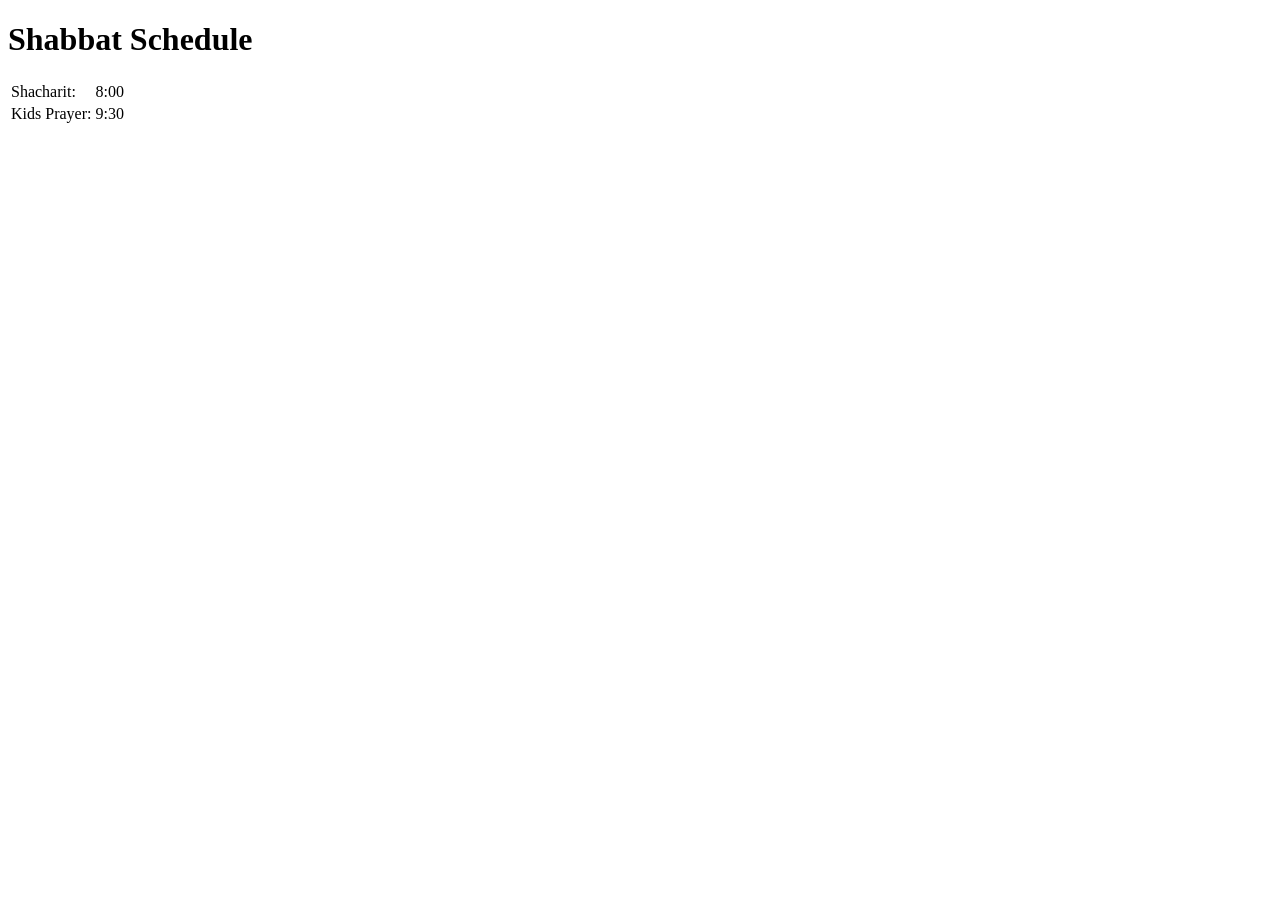
==== index.html @ daa36584 "Update index.html to change prayer times and modify calculateMinchaShabbat function" ====
<!DOCTYPE html>
<html lang="en">
<head>
    <meta charset="UTF-8">
    <meta name="viewport" content="width=device-width, initial-scale=1.0">
    <title>Shabbat Schedule</title>
</head>
<body>
    <h1>Shabbat Schedule</h1>
    <table>
        <tr>
            <td>Shacharit:</td>
            <td>8:00</td>
        </tr>
        <tr>
            <td>Kids Prayer:</td>
            <td>9:30</td>
        </tr>
    </table>

    <script>
        function calculateMinchaShabbat(data) {
            if (data.is_summer) {
                return "18:00";
            }
            // Original calculation logic here...
            return someOriginalLogic(data.candles);
        }

        // Example of calling the function with the data object
        const minchaTime = calculateMinchaShabbat(data);
    </script>
</body>
</html>
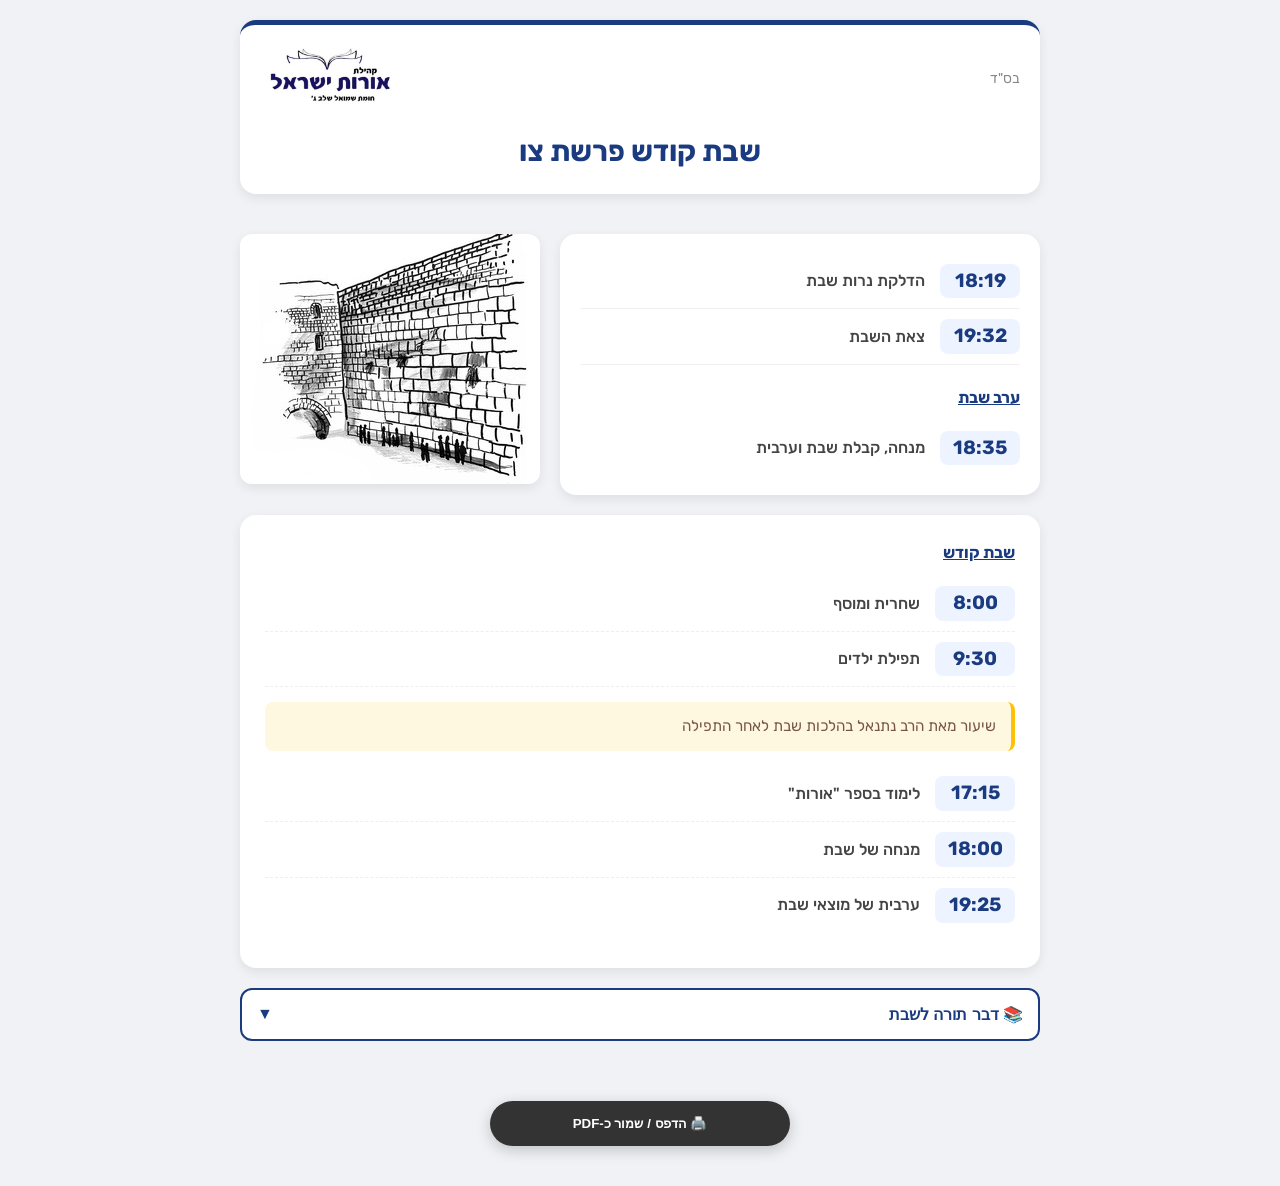
==== commit 7e6124d6: "Change language to Hebrew and update title" ====
--- a/index.html
+++ b/index.html
@@ -1,34 +1,407 @@
 <!DOCTYPE html>
-<html lang="en">
+<html lang="he" dir="rtl">
 <head>
     <meta charset="UTF-8">
     <meta name="viewport" content="width=device-width, initial-scale=1.0">
-    <title>Shabbat Schedule</title>
+    <title>זמני השבת - קהילת אורות ישראל</title>
+    
+    <link rel="preconnect" href="https://fonts.googleapis.com">
+    <link href="https://fonts.googleapis.com/css2?family=Rubik:wght@400;500;700&family=Frank+Ruhl+Libre:wght@500;700&display=swap" rel="stylesheet">
+
+    <style>
+        :root { 
+            --primary: #1a3b80; 
+            --text: #333;
+            --bg-web: #f0f2f5;
+            --card-shadow: 0 4px 12px rgba(0,0,0,0.08);
+        }
+
+        body { 
+            font-family: 'Rubik', sans-serif; 
+            margin: 0; padding: 0; 
+            background-color: var(--bg-web);
+            color: var(--text);
+            line-height: 1.6;
+        }
+
+        .web-container {
+            max-width: 800px;
+            margin: 0 auto;
+            padding: 20px;
+            padding-bottom: 40px;
+        }
+
+        /* GRID LAYOUT */
+        .layout-grid {
+            display: grid; gap: 20px; grid-template-columns: 1fr;
+            grid-template-areas: 
+                "header"
+                "messages" 
+                "top-times"
+                "day-times"
+                "dt"
+                "footer"
+                "image"
+                "print-btn"; 
+        }
+
+        @media (min-width: 768px) {
+            .layout-grid {
+                grid-template-columns: 1fr 300px;
+                grid-template-areas: 
+                    "header header"
+                    "messages messages"
+                    "top-times image"
+                    "day-times day-times"
+                    "dt dt"
+                    "footer footer"
+                    "print-btn print-btn";
+                align-items: start;
+            }
+        }
+
+        .area-header { grid-area: header; }
+        .area-messages { grid-area: messages; }
+        .area-top-times { grid-area: top-times; }
+        .area-image { grid-area: image; }
+        .area-day-times { grid-area: day-times; }
+        .area-dt { grid-area: dt; }
+        .area-footer { grid-area: footer; }
+        .area-print { grid-area: print-btn; }
+
+        /* STYLES */
+        .header-card {
+            background: white; border-radius: 16px; padding: 20px;
+            box-shadow: var(--card-shadow); text-align: center;
+            border-top: 5px solid var(--primary);
+        }
+        .header-row { display: flex; justify-content: space-between; align-items: center; margin-bottom: 15px; }
+        .bsd { font-size: 14px; color: #888; }
+        .logo-img { height: 60px; object-fit: contain; }
+        .main-title { color: var(--primary); font-size: 1.8rem; font-weight: 700; margin: 0; }
+        
+        .sub-title { color: #666; font-weight: 500; margin-top: 5px; font-size: 1.1rem; }
+        
+        .molad-text { color: #555; font-size: 0.95rem; margin-top: 4px; font-style: italic; display: none; }
+
+        .messages-card { background: #e3f2fd; border: 1px solid #bbdefb; border-radius: 12px; padding: 15px; text-align: center; color: #0d47a1; font-weight: bold; display: none; }
+
+        .times-card, .shabbat-day-card { background: white; padding: 20px; border-radius: 16px; box-shadow: var(--card-shadow); }
+        .shabbat-day-card { padding: 25px; }
+        .shul-image { width: 100%; height: 250px; object-fit: cover; border-radius: 12px; box-shadow: var(--card-shadow); display: block; }
+
+        .time-row { display: flex; align-items: center; padding: 10px 0; border-bottom: 1px solid #f0f0f0; gap: 15px; }
+        .time-row:last-child { border-bottom: none; }
+        .time { font-weight: 700; font-size: 1.2rem; color: var(--primary); background: #eef4ff; padding: 2px 10px; border-radius: 8px; min-width: 60px; text-align: center; }
+        .desc { font-weight: 500; color: #444; flex: 1; }
+        .section-header { color: var(--primary); font-weight: 700; font-size: 1rem; margin: 20px 0 10px 0; text-decoration: underline; }
+        
+        .center-row { display: flex; justify-content: flex-start; gap: 15px; margin-bottom: 10px; align-items: center; border-bottom: 1px dashed #eee; padding-bottom: 10px; }
+        .center-row:last-child { border-bottom: none; }
+
+        /* Note Text - Controls Shiur/Kiddush */
+        .note-text {
+            background: #fff8e1; padding: 12px; border-radius: 8px;
+            margin-top: 15px; font-size: 0.95rem; color: #795548;
+            text-align: right; border-right: 4px solid #ffc107;
+            padding-right: 15px;
+            display: none;
+        }
+
+        .dvar-torah-container { margin-top: 0; }
+        .dt-btn { width: 100%; background: white; border: 2px solid var(--primary); color: var(--primary); padding: 15px; border-radius: 12px; font-size: 1rem; font-weight: bold; cursor: pointer; display: flex; justify-content: space-between; align-items: center; }
+        .dt-content { background: white; margin-top: 10px; padding: 20px; border-radius: 12px; box-shadow: var(--card-shadow); display: none; }
+
+        .static-print-btn { display: block; width: 100%; max-width: 300px; margin: 20px auto 0 auto; background: #333; color: white; padding: 15px 30px; border-radius: 30px; font-weight: bold; box-shadow: 0 4px 15px rgba(0,0,0,0.2); border: none; cursor: pointer; text-align: center; transition: background 0.2s; }
+        .static-print-btn:hover { background: #555; }
+        .loader { border: 4px solid #f3f3f3; border-top: 4px solid var(--primary); border-radius: 50%; width: 40px; height: 40px; animation: spin 1s linear infinite; margin: 50px auto; }
+        @keyframes spin { 0% { transform: rotate(0deg); } 100% { transform: rotate(360deg); } }
+        .hidden { display: none; }
+
+        /* PRINT STYLES */
+        @media print {
+            @page { size: A4 portrait; margin: 1cm; }
+            body { background: white; color: black; font-family: 'Rubik', sans-serif; -webkit-print-color-adjust: exact; direction: rtl; }
+            .web-container { max-width: 100%; margin: 0; padding: 0; box-shadow: none; }
+            .static-print-btn, .loader, .dvar-torah-container { display: none !important; }
+            .layout-grid { display: grid; grid-template-columns: 1fr 35%; grid-template-areas: "header header" "messages messages" "top-times image" "day-times day-times" "footer footer"; gap: 40px; margin-top: 20px; }
+            .header-card { box-shadow: none; border: none; padding: 0; margin-bottom: 20px; text-align: center; }
+            .header-row { margin-bottom: 0; }
+            .logo-img { height: 80px; }
+            .main-title { font-size: 28px; margin-top: 10px; color: #1a3b80 !important; }
+            .sub-title { font-size: 18px; margin-bottom: 5px; color: black; }
+            .molad-text { display: block !important; font-size: 14px; margin-bottom: 30px; color: #444; }
+            .messages-card { background: none; border: 2px solid #000; color: black; margin-bottom: 20px; font-size: 1.2rem; }
+            .times-card, .shabbat-day-card { background: none; padding: 0; box-shadow: none; border-radius: 0; }
+            .shul-image { height: 200px; width: 100%; border: 1px solid #ccc; box-shadow: none; border-radius: 4px; }
+            .time-row, .center-row { border-bottom: none; padding: 4px 0; justify-content: flex-start; }
+            .time { background: none; color: black !important; font-size: 18px; padding: 0; min-width: 60px; text-align: right; margin-left: 15px; font-weight: 800; }
+            .desc { font-size: 18px; font-weight: normal; color: black; text-align: right; }
+            .section-header { color: #1a3b80 !important; font-size: 18px; margin-top: 30px; margin-bottom: 10px; text-align: right; text-decoration: none; font-weight: bold; }
+            .shabbat-day-card { margin-top: 40px; text-align: right; }
+            .note-text { background: none; border: none; padding: 0; margin-top: 10px; color: black; text-align: right; font-style: italic; padding-right: 10px; }
+            .footer-shabbat { text-align: center; font-size: 28px; font-weight: 700; margin-top: 60px; }
+        }
+    </style>
 </head>
 <body>
-    <h1>Shabbat Schedule</h1>
-    <table>
-        <tr>
-            <td>Shacharit:</td>
-            <td>8:00</td>
-        </tr>
-        <tr>
-            <td>Kids Prayer:</td>
-            <td>9:30</td>
-        </tr>
-    </table>
-
-    <script>
-        function calculateMinchaShabbat(data) {
-            if (data.is_summer) {
-                return "18:00";
-            }
-            // Original calculation logic here...
-            return someOriginalLogic(data.candles);
-        }
-
-        // Example of calling the function with the data object
-        const minchaTime = calculateMinchaShabbat(data);
-    </script>
+
+<div class="web-container">
+    <div id="loader" class="loader"></div>
+
+    <div id="content" class="layout-grid hidden">
+        
+        <div class="header-card area-header">
+            <div class="header-row">
+                <div class="bsd">בס"ד</div>
+                <div class="logo-area">
+                    <img src="logo.jpg" alt="Logo" class="logo-img" onerror="this.style.display='none'">
+                </div>
+            </div>
+            <div class="main-title" id="parsha-name">שבת קודש...</div>
+            <div class="sub-title" id="mevarchim-text"></div>
+            <div class="molad-text" id="molad-text"></div>
+        </div>
+
+        <div class="messages-card area-messages" id="messages-box"></div>
+
+        <div class="times-card area-top-times">
+            <div class="time-row">
+                <span class="time" id="candle-lighting">--:--</span>
+                <span class="desc">הדלקת נרות שבת</span>
+            </div>
+            <div class="time-row">
+                <span class="time" id="havdalah">--:--</span>
+                <span class="desc">צאת השבת</span>
+            </div>
+
+            <div class="section-header">ערב שבת</div>
+            <div class="time-row">
+                <span class="time" id="mincha-erev">--:--</span>
+                <span class="desc">מנחה, קבלת שבת וערבית</span>
+            </div>
+        </div>
+
+        <div class="area-image">
+            <img src="kotel.jpg" alt="Shul Image" class="shul-image" onerror="this.src='https://upload.wikimedia.org/wikipedia/commons/thumb/d/d4/Jerusalem_Symbol.svg/600px-Jerusalem_Symbol.svg.png'">
+        </div>
+
+        <div class="shabbat-day-card area-day-times">
+            <div class="section-header" style="margin-bottom:20px; margin-top:0;">שבת קודש</div>
+            
+            <div class="center-row">
+                <span class="time" id="shacharit-time">7:45</span>
+                <span class="desc" style="flex:none;">שחרית ומוסף</span>
+            </div>
+            
+            <div class="center-row">
+                <span class="time" id="kids-time">9:15</span>
+                <span class="desc" style="flex:none;">תפילת ילדים</span>
+            </div>
+
+            <div class="note-text" id="info-box"></div>
+            
+            <br>
+
+            <div class="center-row">
+                <span class="time" id="orot-time">--:--</span>
+                <span class="desc" style="flex:none;">לימוד בספר "אורות"</span>
+            </div>
+            
+            <div class="center-row">
+                <span class="time" id="mincha-shabbat">--:--</span>
+                <span class="desc" style="flex:none;">מנחה של שבת</span>
+            </div>
+
+            <div class="center-row">
+                <span class="time" id="arvit-motzash">--:--</span>
+                <span class="desc" style="flex:none;">ערבית של מוצאי שבת</span>
+            </div>
+        </div>
+        
+        <div class="area-footer">
+            <div class="footer-shabbat" style="text-align:center; margin-top:30px; font-weight:bold; font-size:1.5rem; display:none; display:block in print;">
+                שבת שלום!
+            </div>
+        </div>
+
+        <div class="dvar-torah-container area-dt">
+            <button class="dt-btn" onclick="toggleDt()">
+                <span>📚 דבר תורה לשבת</span>
+                <span id="dt-icon">▼</span>
+            </button>
+            <div id="dt-content" class="dt-content">
+                <div id="dvar-torah-text"></div>
+                <div id="dvar-torah-source" style="margin-top:10px; font-weight:bold; color:#666; font-size:0.9rem;"></div>
+            </div>
+        </div>
+
+        <div class="area-print">
+            <button onclick="window.print()" class="static-print-btn">
+                🖨️ הדפס / שמור כ-PDF
+            </button>
+        </div>
+
+    </div>
+</div>
+
+<script>
+    setTimeout(() => {
+        const loader = document.getElementById('loader');
+        if (loader && loader.style.display !== 'none') {
+            loader.style.display = 'none';
+            document.getElementById('content').classList.remove('hidden');
+        }
+    }, 4000);
+
+    function toggleDt() {
+        const content = document.getElementById('dt-content');
+        const icon = document.getElementById('dt-icon');
+        if (content.style.display === 'block') {
+            content.style.display = 'none';
+            icon.innerText = '▼';
+        } else {
+            content.style.display = 'block';
+            icon.innerText = '▲';
+        }
+    }
+
+    async function fetchShabbatTimes() {
+        try {
+            const response = await fetch('data.json?t=' + new Date().getTime());
+            if (!response.ok) throw new Error("Data file not found");
+            const data = await response.json();
+
+            // 1. Texts
+            document.getElementById('parsha-name').innerText = "שבת קודש פרשת " + (data.parsha || "השבוע");
+            
+            const mevDiv = document.getElementById('mevarchim-text');
+            const moladDiv = document.getElementById('molad-text');
+            
+            if (data.description) {
+                mevDiv.innerText = data.description;
+                mevDiv.style.display = 'block';
+                if (data.molad) {
+                    moladDiv.innerText = data.molad;
+                    moladDiv.style.display = 'block';
+                }
+            } else {
+                mevDiv.style.display = 'none';
+            }
+
+            // 2. Messages
+            if (data.messages && data.messages.trim() !== "") {
+                const msgBox = document.getElementById('messages-box');
+                msgBox.innerText = data.messages;
+                msgBox.style.display = 'block';
+            }
+
+            // 3. Info Box
+            const infoBox = document.getElementById('info-box');
+            if (data.kidush && data.kidush.trim() !== "") {
+                infoBox.style.display = 'block';
+                infoBox.style.fontWeight = 'bold';
+                infoBox.innerText = data.kidush; 
+            } 
+            else if (data.shiur_topic && data.shiur_topic.trim() !== "") {
+                infoBox.style.display = 'block';
+                infoBox.style.fontWeight = 'normal';
+                infoBox.innerText = `שיעור מאת הרב נתנאל ב${data.shiur_topic} לאחר התפילה`;
+            } 
+            else {
+                infoBox.style.display = 'none';
+            }
+
+            // 4. Basic Times
+            document.getElementById('candle-lighting').innerText = data.candles;
+            document.getElementById('havdalah').innerText = data.havdalah;
+            document.getElementById('mincha-erev').innerText = calculateMincha(data.candles);
+
+            // 5. Summer Logic for Morning Times
+            if (data.is_summer === true) {
+                document.getElementById('shacharit-time').innerText = "8:00";
+                document.getElementById('kids-time').innerText = "9:30";
+            } else {
+                document.getElementById('shacharit-time').innerText = "7:45";
+                document.getElementById('kids-time').innerText = "9:15";
+            }
+            
+            // 6. Shabbat Afternoon Calculations
+            const minchaShabbat = calculateMinchaShabbat(data); // Updated function call
+            document.getElementById('mincha-shabbat').innerText = minchaShabbat;
+            document.getElementById('orot-time').innerText = calculateOrot(minchaShabbat);
+            document.getElementById('arvit-motzash').innerText = calculateArvit(data.havdalah);
+
+            // 7. Dvar Torah
+            if (data.dvar_torah) {
+                document.getElementById('dvar-torah-text').innerText = data.dvar_torah;
+                if (data.dvar_source) document.getElementById('dvar-torah-source').innerText = data.dvar_source;
+            } else {
+                document.querySelector('.dvar-torah-container').style.display = 'none';
+            }
+
+            document.getElementById('loader').style.display = 'none';
+            document.getElementById('content').classList.remove('hidden');
+
+        } catch (error) {
+            console.error(error);
+            document.getElementById('parsha-name').innerText = "שגיאה בטעינת נתונים";
+            document.getElementById('loader').style.display = 'none';
+            document.getElementById('content').classList.remove('hidden');
+        }
+    }
+
+    function timeToMinutes(timeStr) {
+        if(!timeStr) return 0;
+        const parts = timeStr.split(':');
+        return (parseInt(parts[0]) * 60) + parseInt(parts[1]);
+    }
+
+    function minutesToTime(totalMinutes) {
+        const h = Math.floor(totalMinutes / 60);
+        const m = totalMinutes % 60;
+        return `${h}:${m.toString().padStart(2, '0')}`;
+    }
+
+    function calculateMincha(candleTimeStr) {
+        if(!candleTimeStr) return "--:--";
+        const cTime = timeToMinutes(candleTimeStr);
+        let target = cTime + 15;
+        let rounded = Math.ceil(target / 5) * 5;
+        if ((rounded - cTime) > 18) rounded -= 5;
+        return minutesToTime(rounded);
+    }
+
+    function calculateMinchaShabbat(data) {
+        // Fix to 18:00 if summer is true
+        if (data.is_summer === true) {
+            return "18:00";
+        }
+        
+        // Otherwise use original winter calculation
+        if(!data.candles) return "--:--";
+        const cTime = timeToMinutes(data.candles);
+        let limit = cTime - 15;
+        let rounded = Math.floor(limit / 15) * 15; 
+        return minutesToTime(rounded);
+    }
+
+    function calculateOrot(minchaTimeStr) {
+        if(!minchaTimeStr) return "--:--";
+        const mTime = timeToMinutes(minchaTimeStr);
+        return minutesToTime(mTime - 45);
+    }
+
+    function calculateArvit(havdalahTimeStr) {
+        if(!havdalahTimeStr) return "--:--";
+        const hTime = timeToMinutes(havdalahTimeStr);
+        let target = hTime - 4;
+        let rounded = Math.floor(target / 5) * 5;
+        return minutesToTime(rounded);
+    }
+
+    fetchShabbatTimes();
+</script>
+
 </body>
-</html>+</html>
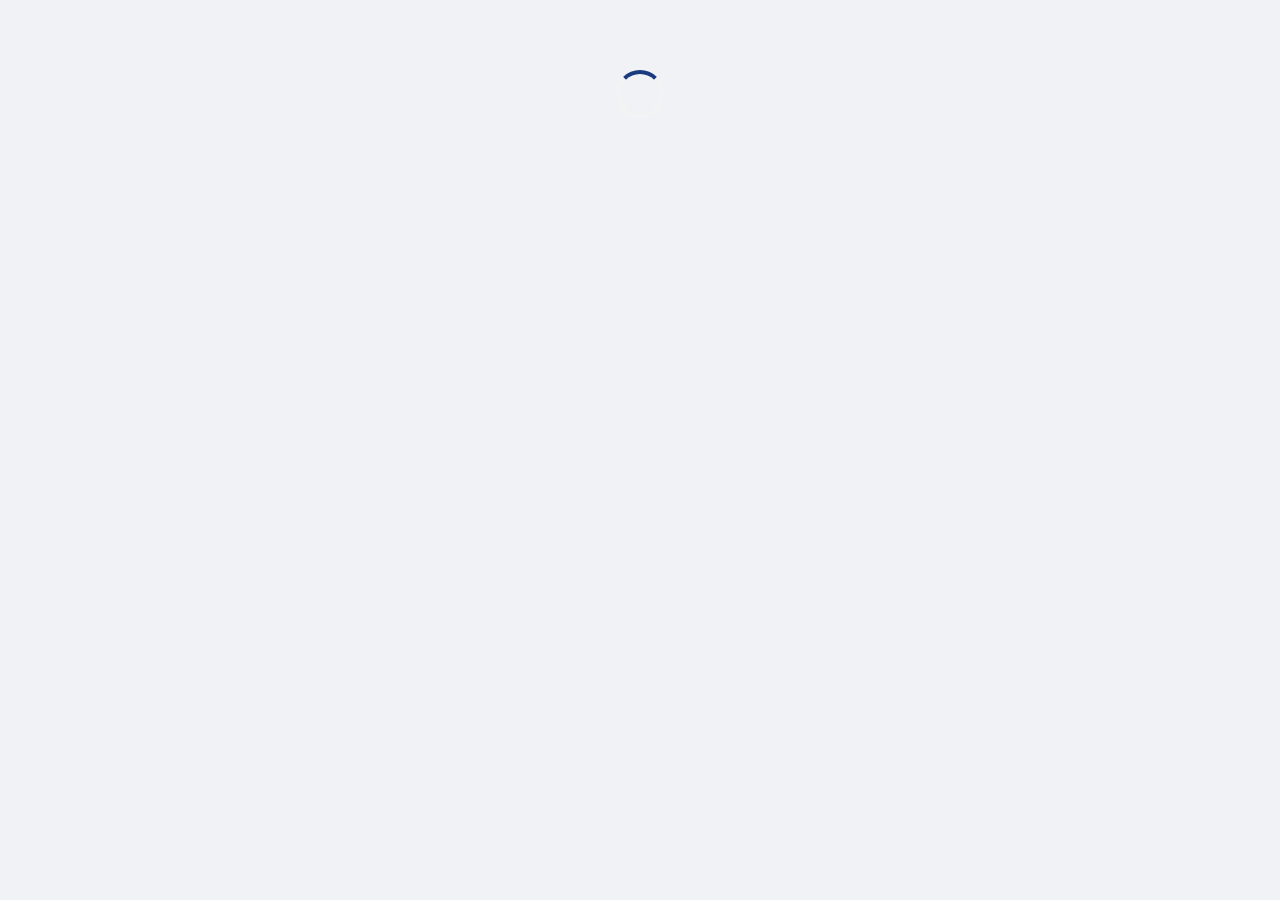
==== commit 899ef2d4: "Implement RTL layout adjustments in index.html Added RTL support and adjusted layout for better disp" ====
--- a/index.html
+++ b/index.html
@@ -22,6 +22,7 @@
             background-color: var(--bg-web);
             color: var(--text);
             line-height: 1.6;
+            direction: rtl; /* Force RTL */
         }
 
         .web-container {
@@ -39,6 +40,7 @@
                 "messages" 
                 "top-times"
                 "day-times"
+                "info"
                 "dt"
                 "footer"
                 "image"
@@ -53,6 +55,7 @@
                     "messages messages"
                     "top-times image"
                     "day-times day-times"
+                    "info info"
                     "dt dt"
                     "footer footer"
                     "print-btn print-btn";
@@ -65,6 +68,7 @@
         .area-top-times { grid-area: top-times; }
         .area-image { grid-area: image; }
         .area-day-times { grid-area: day-times; }
+        .area-info { grid-area: info; } /* New area for the moved box */
         .area-dt { grid-area: dt; }
         .area-footer { grid-area: footer; }
         .area-print { grid-area: print-btn; }
@@ -79,9 +83,7 @@
         .bsd { font-size: 14px; color: #888; }
         .logo-img { height: 60px; object-fit: contain; }
         .main-title { color: var(--primary); font-size: 1.8rem; font-weight: 700; margin: 0; }
-        
         .sub-title { color: #666; font-weight: 500; margin-top: 5px; font-size: 1.1rem; }
-        
         .molad-text { color: #555; font-size: 0.95rem; margin-top: 4px; font-style: italic; display: none; }
 
         .messages-card { background: #e3f2fd; border: 1px solid #bbdefb; border-radius: 12px; padding: 15px; text-align: center; color: #0d47a1; font-weight: bold; display: none; }
@@ -92,25 +94,34 @@
 
         .time-row { display: flex; align-items: center; padding: 10px 0; border-bottom: 1px solid #f0f0f0; gap: 15px; }
         .time-row:last-child { border-bottom: none; }
-        .time { font-weight: 700; font-size: 1.2rem; color: var(--primary); background: #eef4ff; padding: 2px 10px; border-radius: 8px; min-width: 60px; text-align: center; }
-        .desc { font-weight: 500; color: #444; flex: 1; }
-        .section-header { color: var(--primary); font-weight: 700; font-size: 1rem; margin: 20px 0 10px 0; text-decoration: underline; }
+        
+        /* RTL Time Fix */
+        .time { 
+            font-weight: 700; font-size: 1.2rem; color: var(--primary); 
+            background: #eef4ff; padding: 2px 10px; border-radius: 8px; 
+            min-width: 60px; text-align: center;
+            unicode-bidi: plaintext;
+        }
+        
+        .desc { font-weight: 500; color: #444; flex: 1; text-align: right; }
+        .section-header { color: var(--primary); font-weight: 700; font-size: 1rem; margin: 20px 0 10px 0; text-decoration: underline; text-align: right; }
         
         .center-row { display: flex; justify-content: flex-start; gap: 15px; margin-bottom: 10px; align-items: center; border-bottom: 1px dashed #eee; padding-bottom: 10px; }
         .center-row:last-child { border-bottom: none; }
 
-        /* Note Text - Controls Shiur/Kiddush */
+        /* Note Text Box (Moved and Styled for RTL) */
         .note-text {
             background: #fff8e1; padding: 12px; border-radius: 8px;
-            margin-top: 15px; font-size: 0.95rem; color: #795548;
+            margin-top: 5px; font-size: 1rem; color: #795548;
             text-align: right; border-right: 4px solid #ffc107;
             padding-right: 15px;
             display: none;
+            unicode-bidi: plaintext; /* Fixes time/number positioning */
         }
 
         .dvar-torah-container { margin-top: 0; }
         .dt-btn { width: 100%; background: white; border: 2px solid var(--primary); color: var(--primary); padding: 15px; border-radius: 12px; font-size: 1rem; font-weight: bold; cursor: pointer; display: flex; justify-content: space-between; align-items: center; }
-        .dt-content { background: white; margin-top: 10px; padding: 20px; border-radius: 12px; box-shadow: var(--card-shadow); display: none; }
+        .dt-content { background: white; margin-top: 10px; padding: 20px; border-radius: 12px; box-shadow: var(--card-shadow); display: none; text-align: right; unicode-bidi: plaintext; }
 
         .static-print-btn { display: block; width: 100%; max-width: 300px; margin: 20px auto 0 auto; background: #333; color: white; padding: 15px 30px; border-radius: 30px; font-weight: bold; box-shadow: 0 4px 15px rgba(0,0,0,0.2); border: none; cursor: pointer; text-align: center; transition: background 0.2s; }
         .static-print-btn:hover { background: #555; }
@@ -121,12 +132,11 @@
         /* PRINT STYLES */
         @media print {
             @page { size: A4 portrait; margin: 1cm; }
-            body { background: white; color: black; font-family: 'Rubik', sans-serif; -webkit-print-color-adjust: exact; direction: rtl; }
+            body { background: white; color: black; -webkit-print-color-adjust: exact; direction: rtl; }
             .web-container { max-width: 100%; margin: 0; padding: 0; box-shadow: none; }
             .static-print-btn, .loader, .dvar-torah-container { display: none !important; }
-            .layout-grid { display: grid; grid-template-columns: 1fr 35%; grid-template-areas: "header header" "messages messages" "top-times image" "day-times day-times" "footer footer"; gap: 40px; margin-top: 20px; }
+            .layout-grid { display: grid; grid-template-columns: 1fr 35%; grid-template-areas: "header header" "messages messages" "top-times image" "day-times day-times" "info info" "footer footer"; gap: 40px; margin-top: 20px; }
             .header-card { box-shadow: none; border: none; padding: 0; margin-bottom: 20px; text-align: center; }
-            .header-row { margin-bottom: 0; }
             .logo-img { height: 80px; }
             .main-title { font-size: 28px; margin-top: 10px; color: #1a3b80 !important; }
             .sub-title { font-size: 18px; margin-bottom: 5px; color: black; }
@@ -138,8 +148,7 @@
             .time { background: none; color: black !important; font-size: 18px; padding: 0; min-width: 60px; text-align: right; margin-left: 15px; font-weight: 800; }
             .desc { font-size: 18px; font-weight: normal; color: black; text-align: right; }
             .section-header { color: #1a3b80 !important; font-size: 18px; margin-top: 30px; margin-bottom: 10px; text-align: right; text-decoration: none; font-weight: bold; }
-            .shabbat-day-card { margin-top: 40px; text-align: right; }
-            .note-text { background: none; border: none; padding: 0; margin-top: 10px; color: black; text-align: right; font-style: italic; padding-right: 10px; }
+            .note-text { background: none; border: none; padding: 0; margin-top: 10px; color: black; text-align: right; font-style: italic; display: block !important; }
             .footer-shabbat { text-align: center; font-size: 28px; font-weight: 700; margin-top: 60px; }
         }
     </style>
@@ -198,8 +207,6 @@
                 <span class="time" id="kids-time">9:15</span>
                 <span class="desc" style="flex:none;">תפילת ילדים</span>
             </div>
-
-            <div class="note-text" id="info-box"></div>
             
             <br>
 
@@ -218,11 +225,9 @@
                 <span class="desc" style="flex:none;">ערבית של מוצאי שבת</span>
             </div>
         </div>
-        
-        <div class="area-footer">
-            <div class="footer-shabbat" style="text-align:center; margin-top:30px; font-weight:bold; font-size:1.5rem; display:none; display:block in print;">
-                שבת שלום!
-            </div>
+
+        <div class="area-info">
+            <div class="note-text" id="info-box"></div>
         </div>
 
         <div class="dvar-torah-container area-dt">
@@ -235,6 +240,12 @@
                 <div id="dvar-torah-source" style="margin-top:10px; font-weight:bold; color:#666; font-size:0.9rem;"></div>
             </div>
         </div>
+        
+        <div class="area-footer">
+            <div class="footer-shabbat" style="text-align:center; margin-top:30px; font-weight:bold; font-size:1.5rem; display:none;">
+                שבת שלום!
+            </div>
+        </div>
 
         <div class="area-print">
             <button onclick="window.print()" class="static-print-btn">
@@ -248,11 +259,11 @@
 <script>
     setTimeout(() => {
         const loader = document.getElementById('loader');
-        if (loader && loader.style.display !== 'none') {
+        if (loader) {
             loader.style.display = 'none';
             document.getElementById('content').classList.remove('hidden');
         }
-    }, 4000);
+    }, 2000);
 
     function toggleDt() {
         const content = document.getElementById('dt-content');
@@ -296,7 +307,7 @@
                 msgBox.style.display = 'block';
             }
 
-            // 3. Info Box
+            // 3. Info Box Logic
             const infoBox = document.getElementById('info-box');
             if (data.kidush && data.kidush.trim() !== "") {
                 infoBox.style.display = 'block';
@@ -317,7 +328,7 @@
             document.getElementById('havdalah').innerText = data.havdalah;
             document.getElementById('mincha-erev').innerText = calculateMincha(data.candles);
 
-            // 5. Summer Logic for Morning Times
+            // 5. Summer Logic
             if (data.is_summer === true) {
                 document.getElementById('shacharit-time').innerText = "8:00";
                 document.getElementById('kids-time').innerText = "9:30";
@@ -326,8 +337,8 @@
                 document.getElementById('kids-time').innerText = "9:15";
             }
             
-            // 6. Shabbat Afternoon Calculations
-            const minchaShabbat = calculateMinchaShabbat(data); // Updated function call
+            // 6. Calculations
+            const minchaShabbat = calculateMinchaShabbat(data);
             document.getElementById('mincha-shabbat').innerText = minchaShabbat;
             document.getElementById('orot-time').innerText = calculateOrot(minchaShabbat);
             document.getElementById('arvit-motzash').innerText = calculateArvit(data.havdalah);
@@ -340,14 +351,9 @@
                 document.querySelector('.dvar-torah-container').style.display = 'none';
             }
 
-            document.getElementById('loader').style.display = 'none';
-            document.getElementById('content').classList.remove('hidden');
-
         } catch (error) {
             console.error(error);
             document.getElementById('parsha-name').innerText = "שגיאה בטעינת נתונים";
-            document.getElementById('loader').style.display = 'none';
-            document.getElementById('content').classList.remove('hidden');
         }
     }
 
@@ -373,12 +379,7 @@
     }
 
     function calculateMinchaShabbat(data) {
-        // Fix to 18:00 if summer is true
-        if (data.is_summer === true) {
-            return "18:00";
-        }
-        
-        // Otherwise use original winter calculation
+        if (data.is_summer === true) return "18:00";
         if(!data.candles) return "--:--";
         const cTime = timeToMinutes(data.candles);
         let limit = cTime - 15;
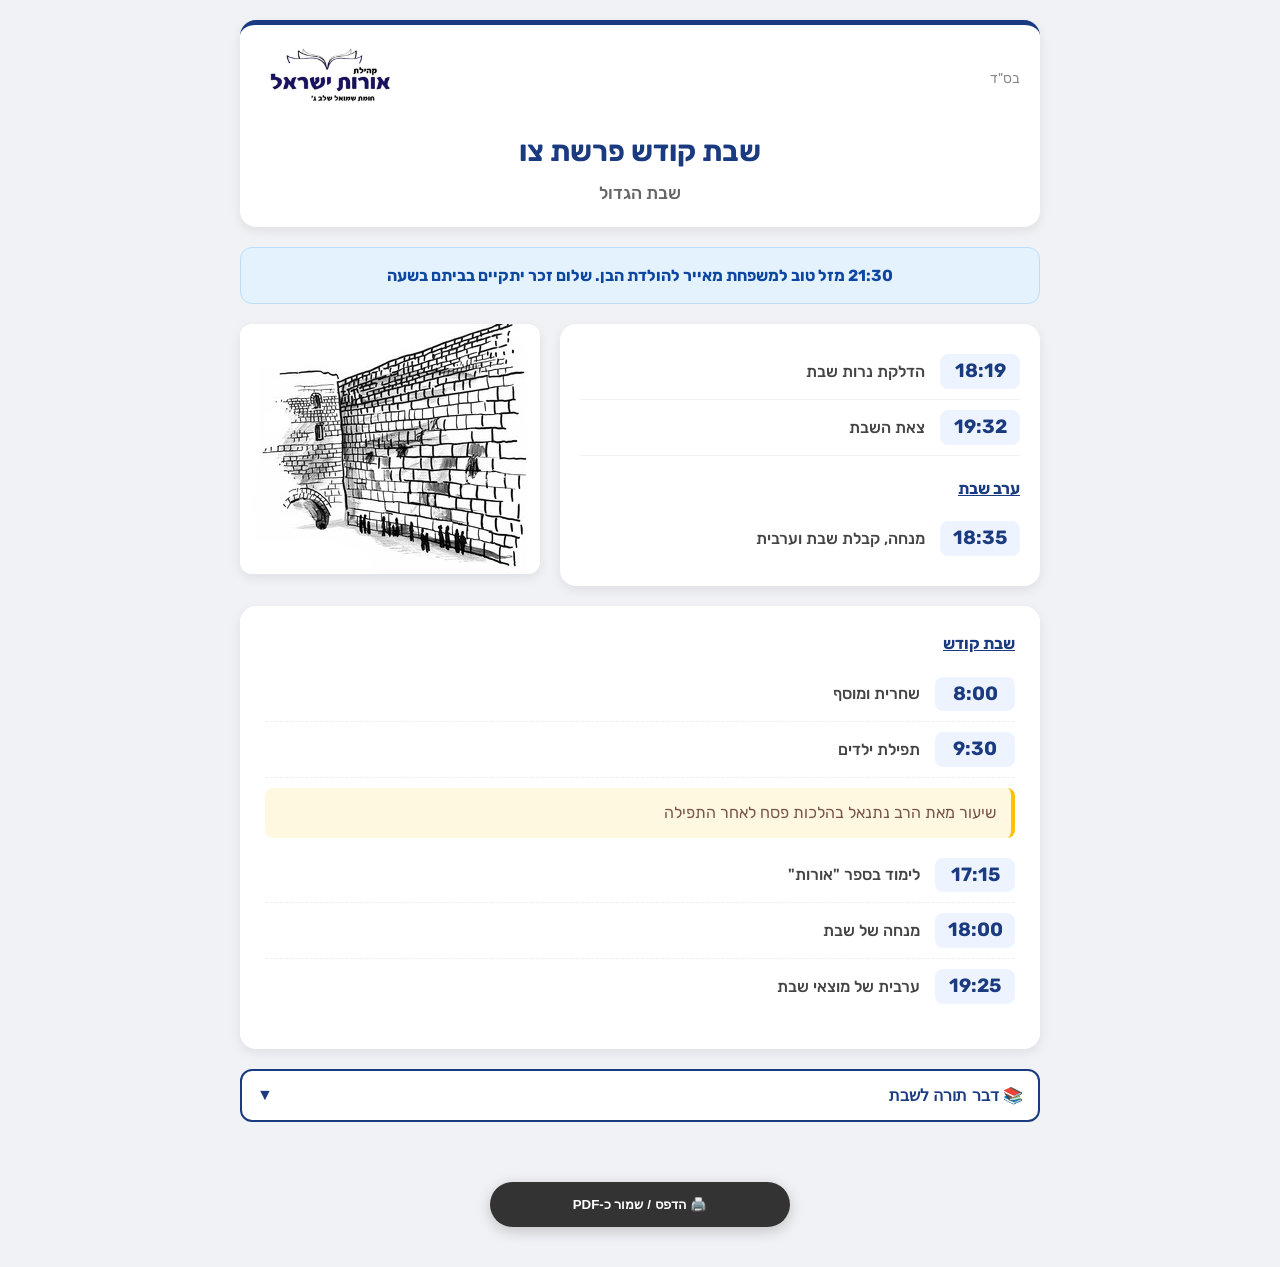
==== commit f88a9f74: "Refactor layout and styles for improved responsiveness Removed RTL direction from styles and adjuste" ====
--- a/index.html
+++ b/index.html
@@ -22,7 +22,6 @@
             background-color: var(--bg-web);
             color: var(--text);
             line-height: 1.6;
-            direction: rtl; /* Force RTL */
         }
 
         .web-container {
@@ -40,7 +39,6 @@
                 "messages" 
                 "top-times"
                 "day-times"
-                "info"
                 "dt"
                 "footer"
                 "image"
@@ -55,7 +53,6 @@
                     "messages messages"
                     "top-times image"
                     "day-times day-times"
-                    "info info"
                     "dt dt"
                     "footer footer"
                     "print-btn print-btn";
@@ -68,7 +65,6 @@
         .area-top-times { grid-area: top-times; }
         .area-image { grid-area: image; }
         .area-day-times { grid-area: day-times; }
-        .area-info { grid-area: info; } /* New area for the moved box */
         .area-dt { grid-area: dt; }
         .area-footer { grid-area: footer; }
         .area-print { grid-area: print-btn; }
@@ -86,7 +82,7 @@
         .sub-title { color: #666; font-weight: 500; margin-top: 5px; font-size: 1.1rem; }
         .molad-text { color: #555; font-size: 0.95rem; margin-top: 4px; font-style: italic; display: none; }
 
-        .messages-card { background: #e3f2fd; border: 1px solid #bbdefb; border-radius: 12px; padding: 15px; text-align: center; color: #0d47a1; font-weight: bold; display: none; }
+        .messages-card { background: #e3f2fd; border: 1px solid #bbdefb; border-radius: 12px; padding: 15px; text-align: center; color: #0d47a1; font-weight: bold; display: none; unicode-bidi: plaintext; }
 
         .times-card, .shabbat-day-card { background: white; padding: 20px; border-radius: 16px; box-shadow: var(--card-shadow); }
         .shabbat-day-card { padding: 25px; }
@@ -95,33 +91,31 @@
         .time-row { display: flex; align-items: center; padding: 10px 0; border-bottom: 1px solid #f0f0f0; gap: 15px; }
         .time-row:last-child { border-bottom: none; }
         
-        /* RTL Time Fix */
         .time { 
             font-weight: 700; font-size: 1.2rem; color: var(--primary); 
             background: #eef4ff; padding: 2px 10px; border-radius: 8px; 
             min-width: 60px; text-align: center;
             unicode-bidi: plaintext;
         }
-        
-        .desc { font-weight: 500; color: #444; flex: 1; text-align: right; }
-        .section-header { color: var(--primary); font-weight: 700; font-size: 1rem; margin: 20px 0 10px 0; text-decoration: underline; text-align: right; }
+        .desc { font-weight: 500; color: #444; flex: 1; }
+        .section-header { color: var(--primary); font-weight: 700; font-size: 1rem; margin: 20px 0 10px 0; text-decoration: underline; }
         
         .center-row { display: flex; justify-content: flex-start; gap: 15px; margin-bottom: 10px; align-items: center; border-bottom: 1px dashed #eee; padding-bottom: 10px; }
         .center-row:last-child { border-bottom: none; }
 
-        /* Note Text Box (Moved and Styled for RTL) */
+        /* Note Text Box - Styled for better RTL and repositioned in JS */
         .note-text {
             background: #fff8e1; padding: 12px; border-radius: 8px;
-            margin-top: 5px; font-size: 1rem; color: #795548;
+            margin-bottom: 20px; font-size: 1rem; color: #795548;
             text-align: right; border-right: 4px solid #ffc107;
             padding-right: 15px;
             display: none;
-            unicode-bidi: plaintext; /* Fixes time/number positioning */
+            unicode-bidi: plaintext;
         }
 
         .dvar-torah-container { margin-top: 0; }
         .dt-btn { width: 100%; background: white; border: 2px solid var(--primary); color: var(--primary); padding: 15px; border-radius: 12px; font-size: 1rem; font-weight: bold; cursor: pointer; display: flex; justify-content: space-between; align-items: center; }
-        .dt-content { background: white; margin-top: 10px; padding: 20px; border-radius: 12px; box-shadow: var(--card-shadow); display: none; text-align: right; unicode-bidi: plaintext; }
+        .dt-content { background: white; margin-top: 10px; padding: 20px; border-radius: 12px; box-shadow: var(--card-shadow); display: none; unicode-bidi: plaintext; }
 
         .static-print-btn { display: block; width: 100%; max-width: 300px; margin: 20px auto 0 auto; background: #333; color: white; padding: 15px 30px; border-radius: 30px; font-weight: bold; box-shadow: 0 4px 15px rgba(0,0,0,0.2); border: none; cursor: pointer; text-align: center; transition: background 0.2s; }
         .static-print-btn:hover { background: #555; }
@@ -135,13 +129,13 @@
             body { background: white; color: black; -webkit-print-color-adjust: exact; direction: rtl; }
             .web-container { max-width: 100%; margin: 0; padding: 0; box-shadow: none; }
             .static-print-btn, .loader, .dvar-torah-container { display: none !important; }
-            .layout-grid { display: grid; grid-template-columns: 1fr 35%; grid-template-areas: "header header" "messages messages" "top-times image" "day-times day-times" "info info" "footer footer"; gap: 40px; margin-top: 20px; }
+            .layout-grid { display: grid; grid-template-columns: 1fr 35%; grid-template-areas: "header header" "messages messages" "top-times image" "day-times day-times" "footer footer"; gap: 40px; margin-top: 20px; }
             .header-card { box-shadow: none; border: none; padding: 0; margin-bottom: 20px; text-align: center; }
             .logo-img { height: 80px; }
             .main-title { font-size: 28px; margin-top: 10px; color: #1a3b80 !important; }
             .sub-title { font-size: 18px; margin-bottom: 5px; color: black; }
             .molad-text { display: block !important; font-size: 14px; margin-bottom: 30px; color: #444; }
-            .messages-card { background: none; border: 2px solid #000; color: black; margin-bottom: 20px; font-size: 1.2rem; }
+            .messages-card { background: none; border: 2px solid #000; color: black; margin-bottom: 20px; font-size: 1.2rem; display: block !important;}
             .times-card, .shabbat-day-card { background: none; padding: 0; box-shadow: none; border-radius: 0; }
             .shul-image { height: 200px; width: 100%; border: 1px solid #ccc; box-shadow: none; border-radius: 4px; }
             .time-row, .center-row { border-bottom: none; padding: 4px 0; justify-content: flex-start; }
@@ -207,8 +201,8 @@
                 <span class="time" id="kids-time">9:15</span>
                 <span class="desc" style="flex:none;">תפילת ילדים</span>
             </div>
-            
-            <br>
+
+            <div class="note-text" id="info-box"></div>
 
             <div class="center-row">
                 <span class="time" id="orot-time">--:--</span>
@@ -225,9 +219,11 @@
                 <span class="desc" style="flex:none;">ערבית של מוצאי שבת</span>
             </div>
         </div>
-
-        <div class="area-info">
-            <div class="note-text" id="info-box"></div>
+        
+        <div class="area-footer">
+            <div class="footer-shabbat" style="text-align:center; margin-top:30px; font-weight:bold; font-size:1.5rem; display:none; display:block in print;">
+                שבת שלום!
+            </div>
         </div>
 
         <div class="dvar-torah-container area-dt">
@@ -240,12 +236,6 @@
                 <div id="dvar-torah-source" style="margin-top:10px; font-weight:bold; color:#666; font-size:0.9rem;"></div>
             </div>
         </div>
-        
-        <div class="area-footer">
-            <div class="footer-shabbat" style="text-align:center; margin-top:30px; font-weight:bold; font-size:1.5rem; display:none;">
-                שבת שלום!
-            </div>
-        </div>
 
         <div class="area-print">
             <button onclick="window.print()" class="static-print-btn">
@@ -259,11 +249,11 @@
 <script>
     setTimeout(() => {
         const loader = document.getElementById('loader');
-        if (loader) {
+        if (loader && loader.style.display !== 'none') {
             loader.style.display = 'none';
             document.getElementById('content').classList.remove('hidden');
         }
-    }, 2000);
+    }, 4000);
 
     function toggleDt() {
         const content = document.getElementById('dt-content');
@@ -337,7 +327,7 @@
                 document.getElementById('kids-time').innerText = "9:15";
             }
             
-            // 6. Calculations
+            // 6. Shabbat Afternoon Calculations
             const minchaShabbat = calculateMinchaShabbat(data);
             document.getElementById('mincha-shabbat').innerText = minchaShabbat;
             document.getElementById('orot-time').innerText = calculateOrot(minchaShabbat);
@@ -351,9 +341,14 @@
                 document.querySelector('.dvar-torah-container').style.display = 'none';
             }
 
+            document.getElementById('loader').style.display = 'none';
+            document.getElementById('content').classList.remove('hidden');
+
         } catch (error) {
             console.error(error);
             document.getElementById('parsha-name').innerText = "שגיאה בטעינת נתונים";
+            document.getElementById('loader').style.display = 'none';
+            document.getElementById('content').classList.remove('hidden');
         }
     }
 
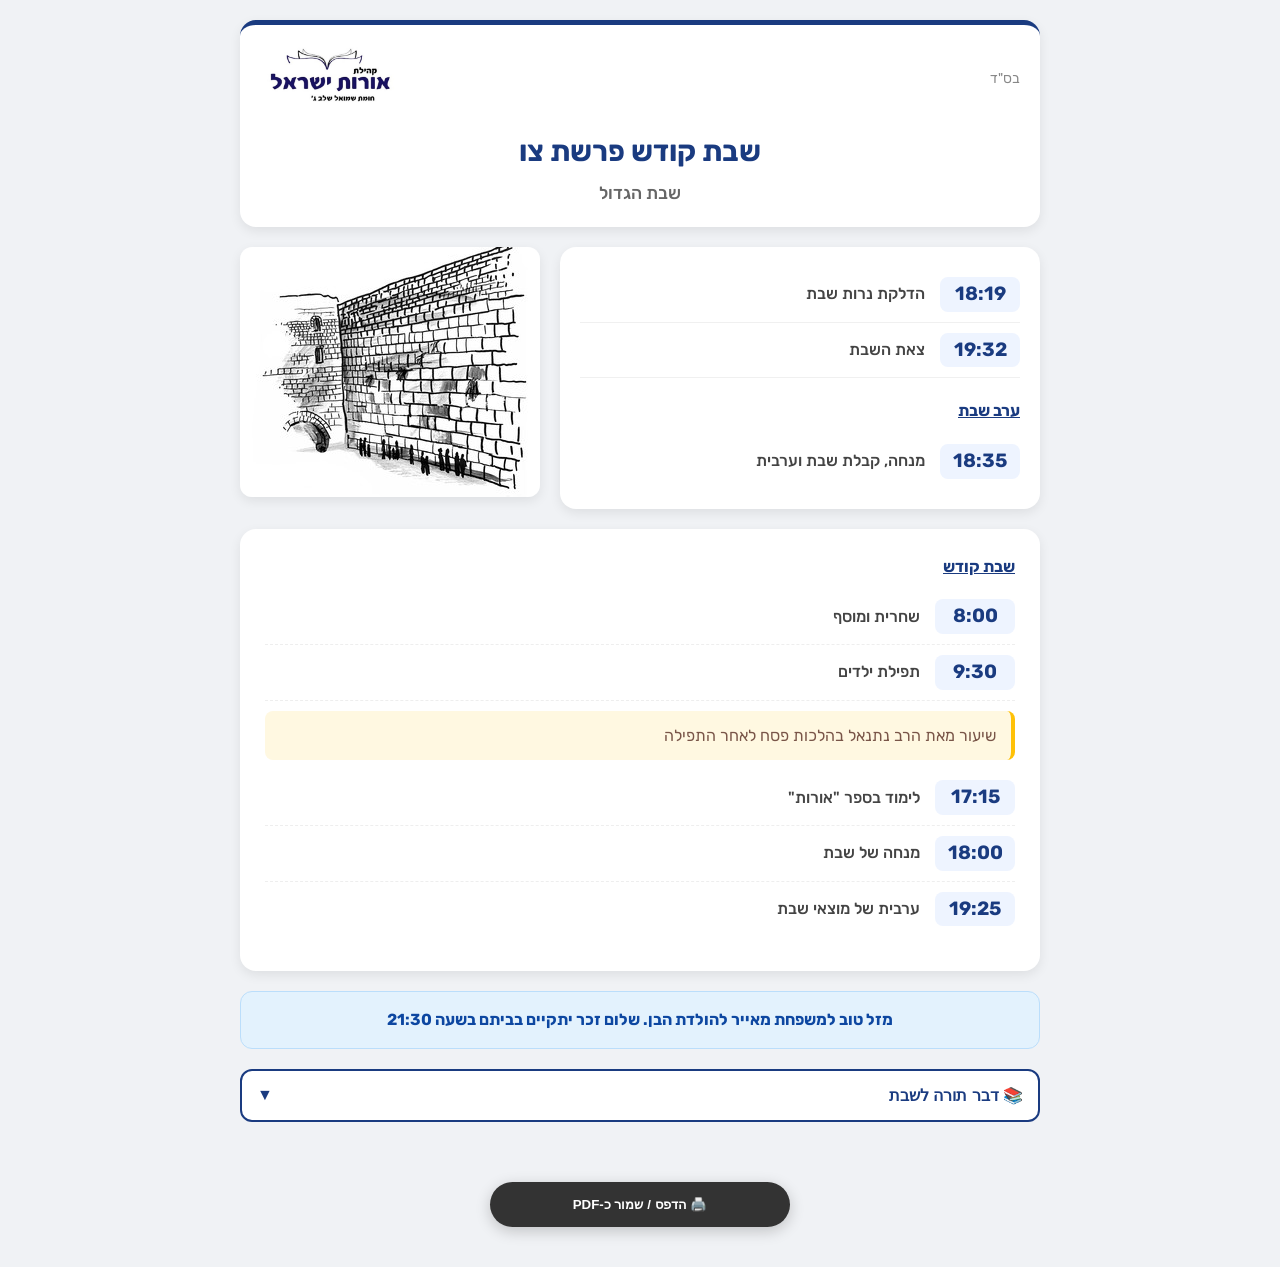
==== commit ed9917dd: "Reorder grid layout to include messages area" ====
--- a/index.html
+++ b/index.html
@@ -36,9 +36,9 @@
             display: grid; gap: 20px; grid-template-columns: 1fr;
             grid-template-areas: 
                 "header"
-                "messages" 
                 "top-times"
                 "day-times"
+                "messages" 
                 "dt"
                 "footer"
                 "image"
@@ -50,9 +50,9 @@
                 grid-template-columns: 1fr 300px;
                 grid-template-areas: 
                     "header header"
-                    "messages messages"
                     "top-times image"
                     "day-times day-times"
+                    "messages messages"
                     "dt dt"
                     "footer footer"
                     "print-btn print-btn";
@@ -166,8 +166,6 @@
             <div class="molad-text" id="molad-text"></div>
         </div>
 
-        <div class="messages-card area-messages" id="messages-box"></div>
-
         <div class="times-card area-top-times">
             <div class="time-row">
                 <span class="time" id="candle-lighting">--:--</span>
@@ -225,6 +223,8 @@
                 שבת שלום!
             </div>
         </div>
+
+        <div class="messages-card area-messages" id="messages-box"></div>
 
         <div class="dvar-torah-container area-dt">
             <button class="dt-btn" onclick="toggleDt()">
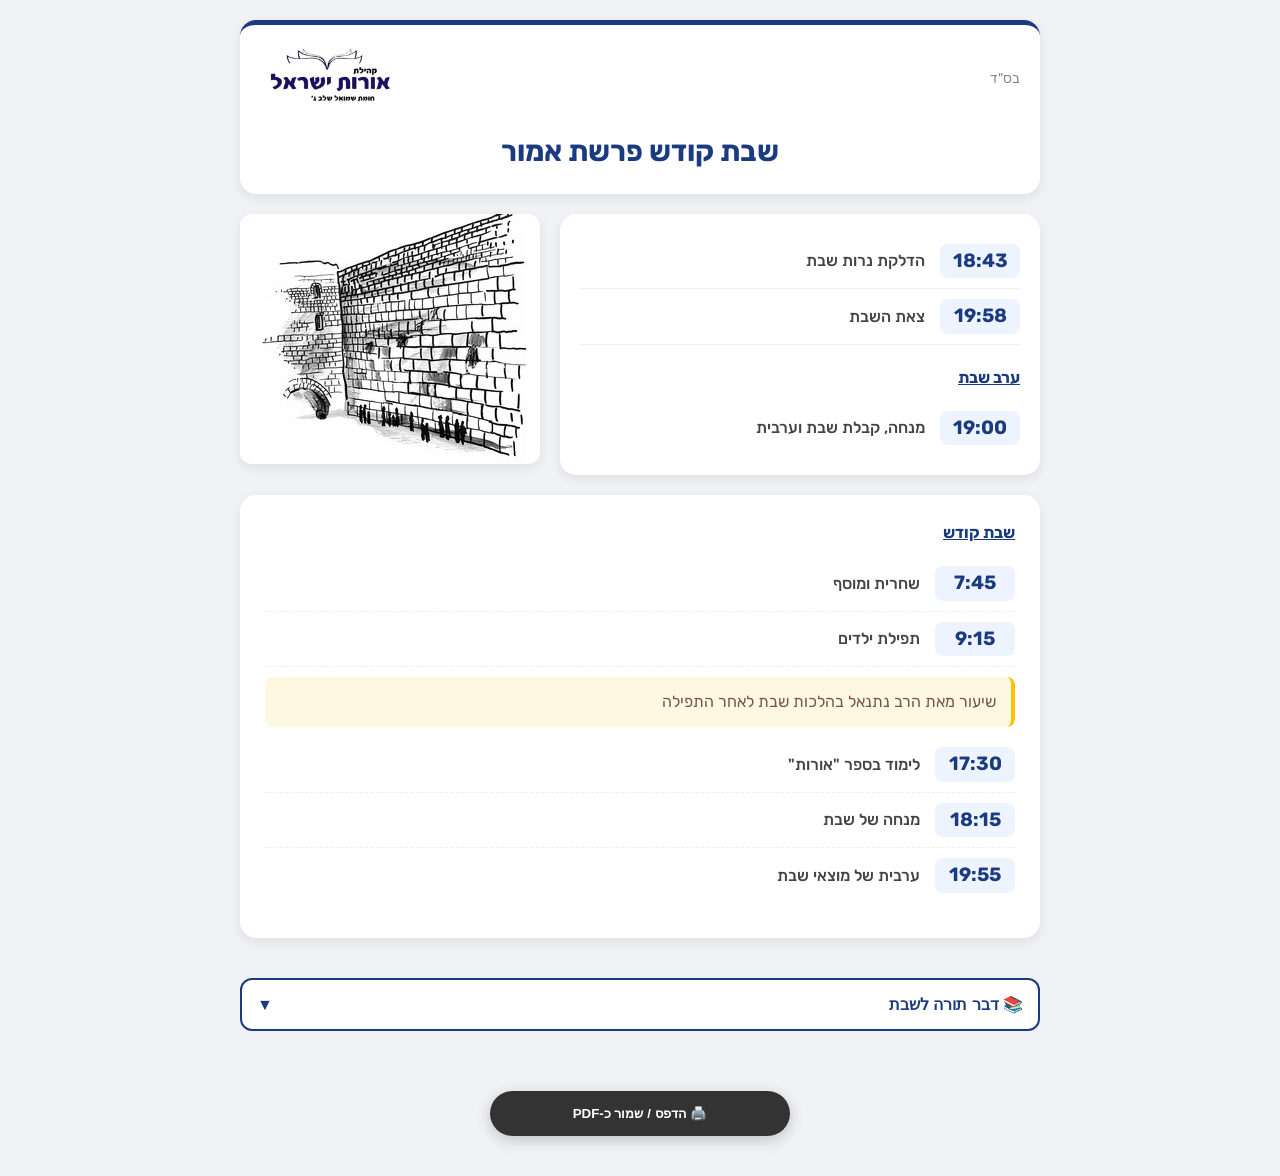
==== commit b2cade0a: "Add description to admin, fix arvit max 5min before havdalah" ====
--- a/index.html
+++ b/index.html
@@ -391,8 +391,8 @@
     function calculateArvit(havdalahTimeStr) {
         if(!havdalahTimeStr) return "--:--";
         const hTime = timeToMinutes(havdalahTimeStr);
-        let target = hTime - 4;
-        let rounded = Math.floor(target / 5) * 5;
+        let target = hTime - 5;
+        let rounded = Math.ceil(target / 5) * 5;
         return minutesToTime(rounded);
     }
 
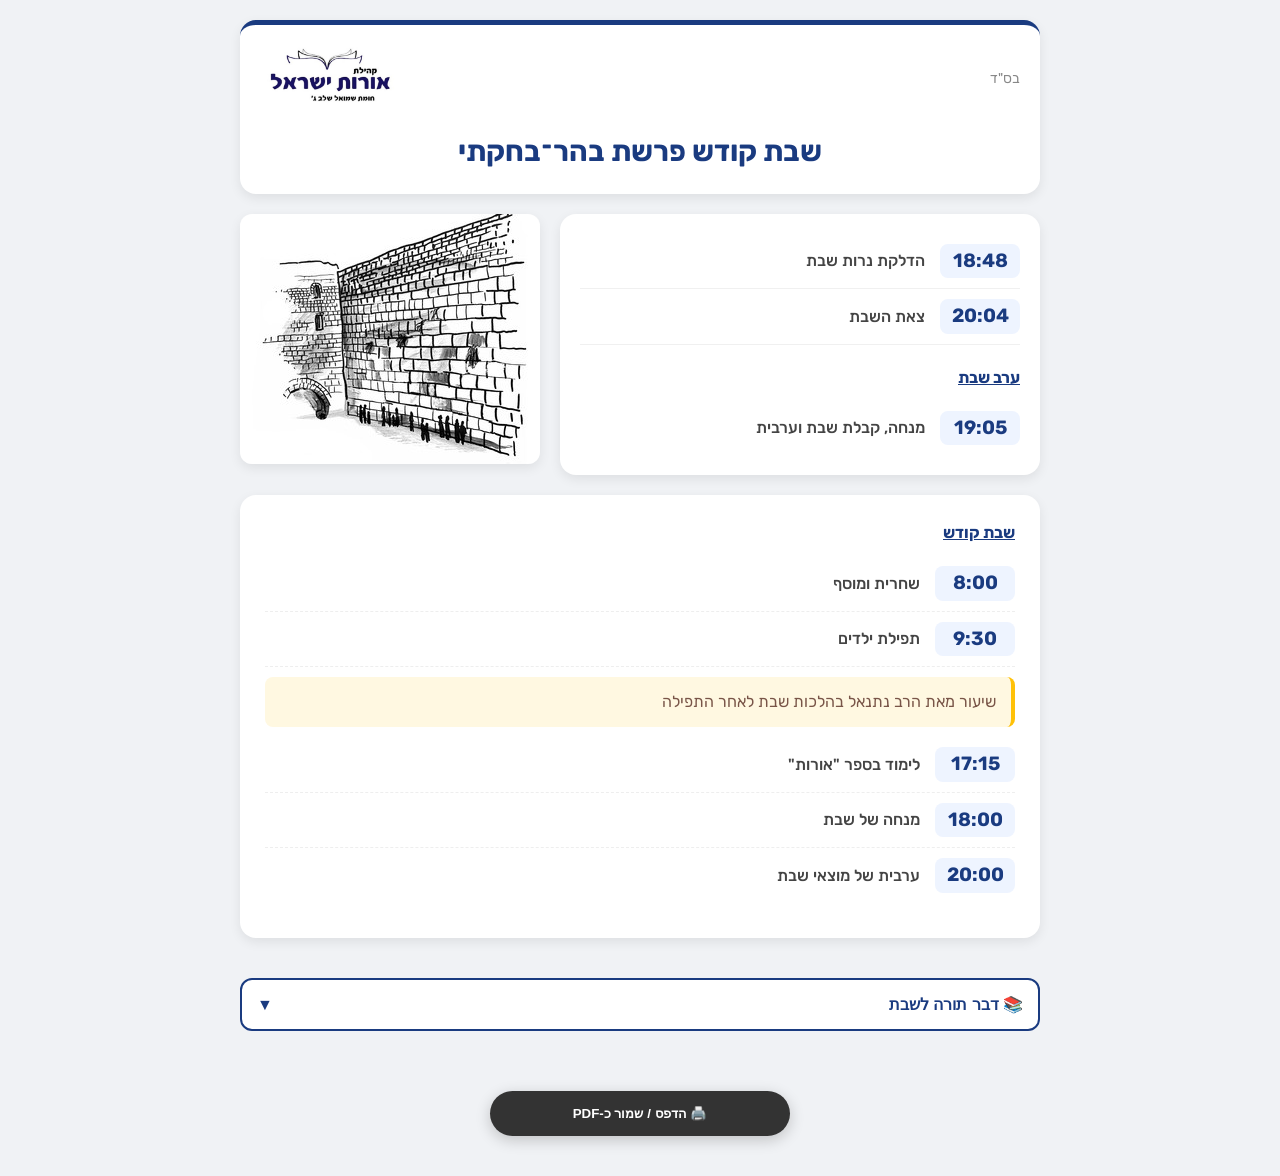
==== commit bc370608: "Add image upload in admin and bind page image to data" ====
--- a/index.html
+++ b/index.html
@@ -184,7 +184,7 @@
         </div>
 
         <div class="area-image">
-            <img src="kotel.jpg" alt="Shul Image" class="shul-image" onerror="this.src='https://upload.wikimedia.org/wikipedia/commons/thumb/d/d4/Jerusalem_Symbol.svg/600px-Jerusalem_Symbol.svg.png'">
+            <img id="shul-image" src="kotel.jpg" alt="Shul Image" class="shul-image" onerror="this.src='https://upload.wikimedia.org/wikipedia/commons/thumb/d/d4/Jerusalem_Symbol.svg/600px-Jerusalem_Symbol.svg.png'">
         </div>
 
         <div class="shabbat-day-card area-day-times">
@@ -333,7 +333,20 @@
             document.getElementById('orot-time').innerText = calculateOrot(minchaShabbat);
             document.getElementById('arvit-motzash').innerText = calculateArvit(data.havdalah);
 
-            // 7. Dvar Torah
+            // 7. Image for web and print layouts
+            const imageEl = document.getElementById('shul-image');
+            const fallbackImage = 'kotel.jpg';
+            if (imageEl) {
+                let imageSrc = (data.image || '').trim();
+                if (!imageSrc) {
+                    imageSrc = fallbackImage;
+                } else if (!/^https?:\/\//i.test(imageSrc) && !/^data:image\//i.test(imageSrc)) {
+                    imageSrc = encodeURI(imageSrc);
+                }
+                imageEl.src = imageSrc;
+            }
+
+            // 8. Dvar Torah
             if (data.dvar_torah) {
                 document.getElementById('dvar-torah-text').innerText = data.dvar_torah;
                 if (data.dvar_source) document.getElementById('dvar-torah-source').innerText = data.dvar_source;
